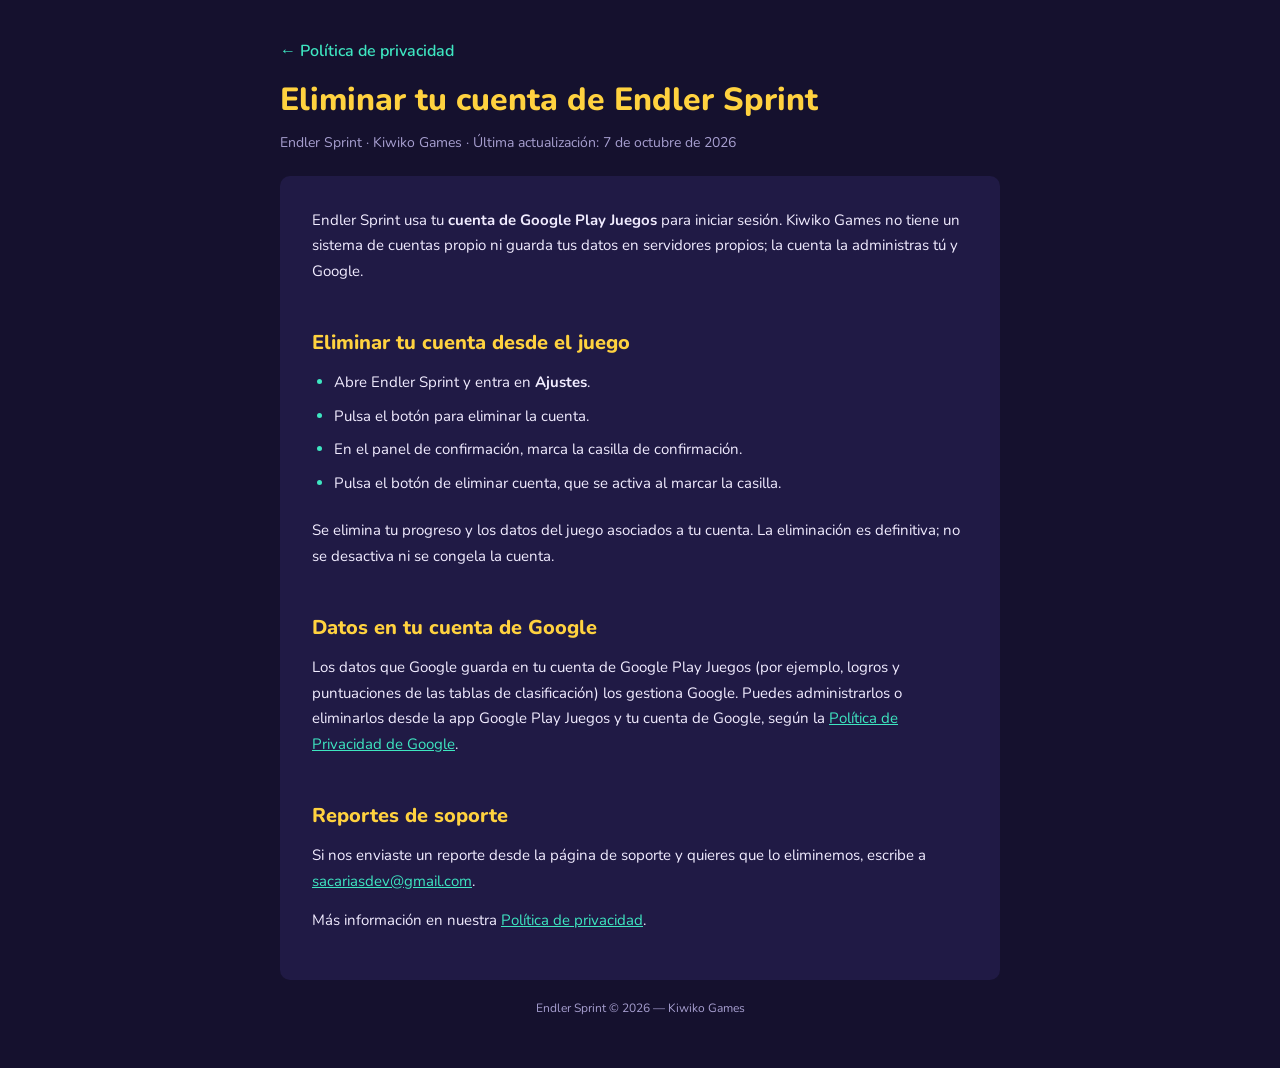
==== eliminar-cuenta.html @ 97434964 "Add files via upload" ====
<!DOCTYPE html>
<html lang="es">
<head>
<meta charset="UTF-8">
<meta name="viewport" content="width=device-width, initial-scale=1.0">
<title>Endler Sprint — Eliminar cuenta y datos</title>
<link rel="preconnect" href="https://fonts.googleapis.com">
<link rel="preconnect" href="https://fonts.gstatic.com" crossorigin>
<link href="https://fonts.googleapis.com/css2?family=Nunito:wght@400;600;700;800&display=swap" rel="stylesheet">
<link rel="stylesheet" href="style.css">
</head>
<body>
  <main class="wrap wrap--doc">
    <a href="privacy.html" class="back">← Política de privacidad</a>
    <h1 class="title">Eliminar tu cuenta de Endler Sprint</h1>
    <p class="meta">Endler Sprint · Kiwiko Games · Última actualización: 7 de octubre de 2026</p>

    <article class="panel doc">
      <p>Endler Sprint usa tu <strong>cuenta de Google Play Juegos</strong> para iniciar sesión. Kiwiko Games no tiene un sistema de cuentas propio ni guarda tus datos en servidores propios; la cuenta la administras tú y Google.</p>

      <h2>Eliminar tu cuenta desde el juego</h2>
      <ul>
        <li>Abre Endler Sprint y entra en <strong>Ajustes</strong>.</li>
        <li>Pulsa el botón para eliminar la cuenta.</li>
        <li>En el panel de confirmación, marca la casilla de confirmación.</li>
        <li>Pulsa el botón de eliminar cuenta, que se activa al marcar la casilla.</li>
      </ul>
      <p>Se elimina tu progreso y los datos del juego asociados a tu cuenta. La eliminación es definitiva; no se desactiva ni se congela la cuenta.</p>

      <h2>Datos en tu cuenta de Google</h2>
      <p>Los datos que Google guarda en tu cuenta de Google Play Juegos (por ejemplo, logros y puntuaciones de las tablas de clasificación) los gestiona Google. Puedes administrarlos o eliminarlos desde la app Google Play Juegos y tu cuenta de Google, según la <a href="https://policies.google.com/privacy" target="_blank" rel="noopener">Política de Privacidad de Google</a>.</p>

      <h2>Reportes de soporte</h2>
      <p>Si nos enviaste un reporte desde la página de soporte y quieres que lo eliminemos, escribe a <a href="mailto:sacariasdev@gmail.com?subject=Eliminar%20reporte%20Endler%20Sprint">sacariasdev@gmail.com</a>.</p>

      <p>Más información en nuestra <a href="privacy.html">Política de privacidad</a>.</p>
    </article>

    <p class="footnote">Endler Sprint © 2026 — Kiwiko Games</p>
  </main>
</body>
</html>
---- style.css ----
:root {
  --night: #15112e;
  --panel: #201a45;
  --field: #2b2459;
  --text: #f1ecff;
  --soft: #a79fd0;
  --sun: #ffd23f;
  --mint: #3ee6c1;
  --pink: #ff4f81;
  --line: rgba(241, 236, 255, 0.14);
}

* { box-sizing: border-box; }

body {
  margin: 0;
  min-height: 100vh;
  font-family: "Nunito", sans-serif;
  color: var(--text);
  background: var(--night);
  display: flex;
  justify-content: center;
  padding: 40px 16px;
}

.wrap { width: 100%; max-width: 520px; }

.title {
  font-family: "Nunito", sans-serif;
  font-weight: 800;
  font-size: 32px;
  line-height: 1.15;
  margin: 0 0 14px;
  color: var(--sun);
}
.title--small { font-size: 30px; margin-top: 18px; }

.lead { margin: 0 0 24px; color: var(--soft); line-height: 1.55; }

/* --- Formulario --- */
.panel {
  background: var(--panel);
  border-radius: 10px;
  padding: 24px;
  display: flex;
  flex-direction: column;
  gap: 18px;
}
.thanks { align-items: flex-start; }
.panel__head {
  width: 100%;
  display: flex;
  justify-content: space-between;
  align-items: center;
  padding-bottom: 14px;
  border-bottom: 2px dashed var(--line);
  font-weight: 600;
}
.tag {
  font-family: "Nunito", sans-serif;
  font-weight: 700;
  font-size: 12px;
  color: var(--night);
  background: var(--sun);
  padding: 6px 8px;
  border-radius: 4px;
}

.field { display: flex; flex-direction: column; gap: 6px; }
.field label { font-weight: 600; font-size: 14px; }

input[type="email"], textarea, select {
  font: inherit;
  font-size: 15px;
  color: var(--text);
  background: var(--field);
  border: 1.5px solid transparent;
  border-radius: 8px;
  padding: 12px 14px;
  resize: vertical;
}
input::placeholder, textarea::placeholder { color: rgba(241, 236, 255, 0.4); }
input:focus, textarea:focus, select:focus { outline: none; border-color: var(--mint); }

.char-count { align-self: flex-end; font-size: 12px; color: var(--soft); }

.upload { display: flex; align-items: center; gap: 12px; flex-wrap: wrap; }
.upload input[type="file"] {
  position: absolute; width: 1px; height: 1px; overflow: hidden; clip: rect(0 0 0 0);
}
.upload__button {
  font-weight: 600;
  font-size: 14px;
  border: 1.5px dashed var(--soft);
  border-radius: 8px;
  padding: 10px 16px;
  cursor: pointer;
}
.upload__button:hover { border-color: var(--mint); color: var(--mint); }
.upload input[type="file"]:focus-visible + .upload__button { outline: 2px solid var(--mint); outline-offset: 2px; }
.upload__filename { font-size: 13px; color: var(--soft); }
.upload__preview {
  max-width: 100%; max-height: 160px; border-radius: 8px;
  border: 1.5px solid var(--line); object-fit: cover;
}

.send {
  font-family: "Nunito", sans-serif;
  font-weight: 800;
  font-size: 16px;
  color: var(--night);
  background: var(--pink);
  border: none;
  border-radius: 8px;
  padding: 16px 20px;
  cursor: pointer;
  box-shadow: 0 5px 0 #b82f58;
  transition: transform 0.1s, box-shadow 0.1s;
}
.send:active { transform: translateY(4px); box-shadow: 0 1px 0 #b82f58; }
.send:disabled { opacity: 0.6; cursor: default; }
.send:focus-visible, .ghost:focus-visible { outline: 2px solid var(--sun); outline-offset: 3px; }

.error-state { margin: 0; font-size: 13px; color: var(--pink); }

.ghost {
  display: inline-block;
  font-weight: 600;
  font-size: 14px;
  color: var(--text);
  border: 1.5px solid var(--text);
  border-radius: 8px;
  padding: 10px 18px;
  text-decoration: none;
}
.ghost:hover { background: var(--text); color: var(--night); }

.footnote { text-align: center; margin-top: 20px; font-size: 12px; color: var(--soft); }

@media (max-width: 420px) {
  .title { font-size: 26px; }
  .panel { padding: 18px; }
}

/* --- Página de política de privacidad --- */
.wrap--doc { max-width: 720px; }
.back {
  display: inline-block;
  margin-bottom: 20px;
  color: var(--mint);
  font-weight: 600;
  text-decoration: none;
}
.back:hover { text-decoration: underline; }
.meta { margin: 0 0 24px; color: var(--soft); font-size: 14px; }
.doc { gap: 0; padding: 32px; line-height: 1.7; font-size: 15px; }
.doc p { margin: 0 0 14px; }
.doc h2 { font-size: 20px; font-weight: 800; color: var(--sun); margin: 28px 0 10px; }
.doc h3 { font-size: 16px; font-weight: 700; margin: 18px 0 8px; }
.doc ul { margin: 0 0 14px; padding-left: 22px; }
.doc li { margin-bottom: 8px; }
.doc li::marker { color: var(--mint); }
.doc a { color: var(--mint); }
.doc > :first-child { margin-top: 0; }
@media (max-width: 420px) { .doc { padding: 20px; } }

.foot-link { color: var(--mint); }
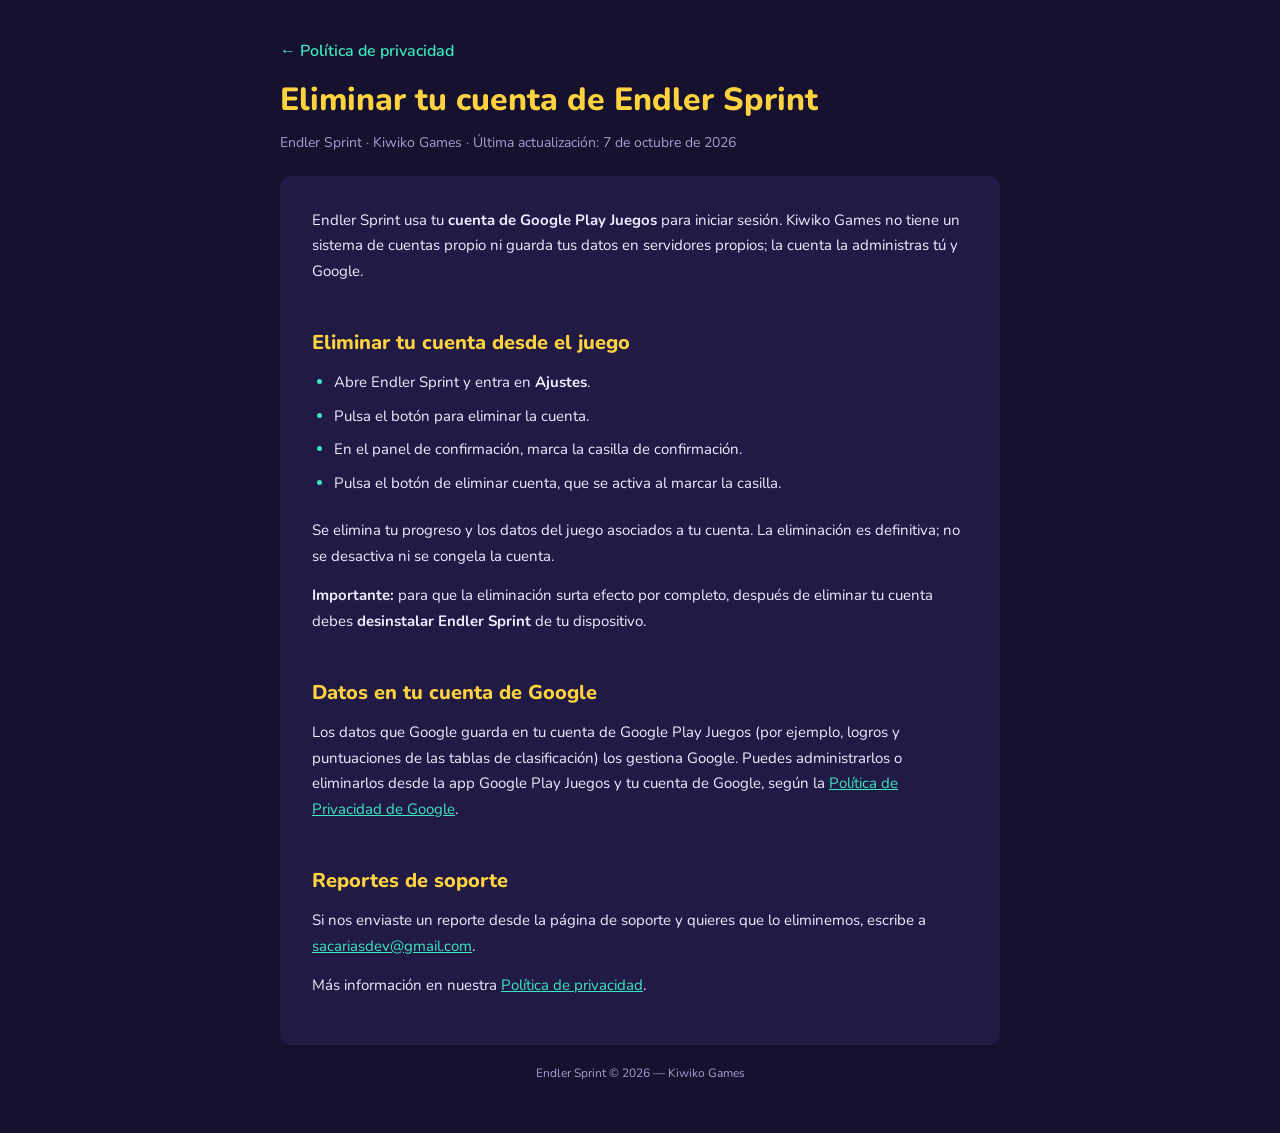
==== commit a1c793b9: "Add files via upload" ====
--- a/eliminar-cuenta.html
+++ b/eliminar-cuenta.html
@@ -26,6 +26,7 @@
         <li>Pulsa el botón de eliminar cuenta, que se activa al marcar la casilla.</li>
       </ul>
       <p>Se elimina tu progreso y los datos del juego asociados a tu cuenta. La eliminación es definitiva; no se desactiva ni se congela la cuenta.</p>
+      <p><strong>Importante:</strong> para que la eliminación surta efecto por completo, después de eliminar tu cuenta debes <strong>desinstalar Endler Sprint</strong> de tu dispositivo.</p>
 
       <h2>Datos en tu cuenta de Google</h2>
       <p>Los datos que Google guarda en tu cuenta de Google Play Juegos (por ejemplo, logros y puntuaciones de las tablas de clasificación) los gestiona Google. Puedes administrarlos o eliminarlos desde la app Google Play Juegos y tu cuenta de Google, según la <a href="https://policies.google.com/privacy" target="_blank" rel="noopener">Política de Privacidad de Google</a>.</p>
